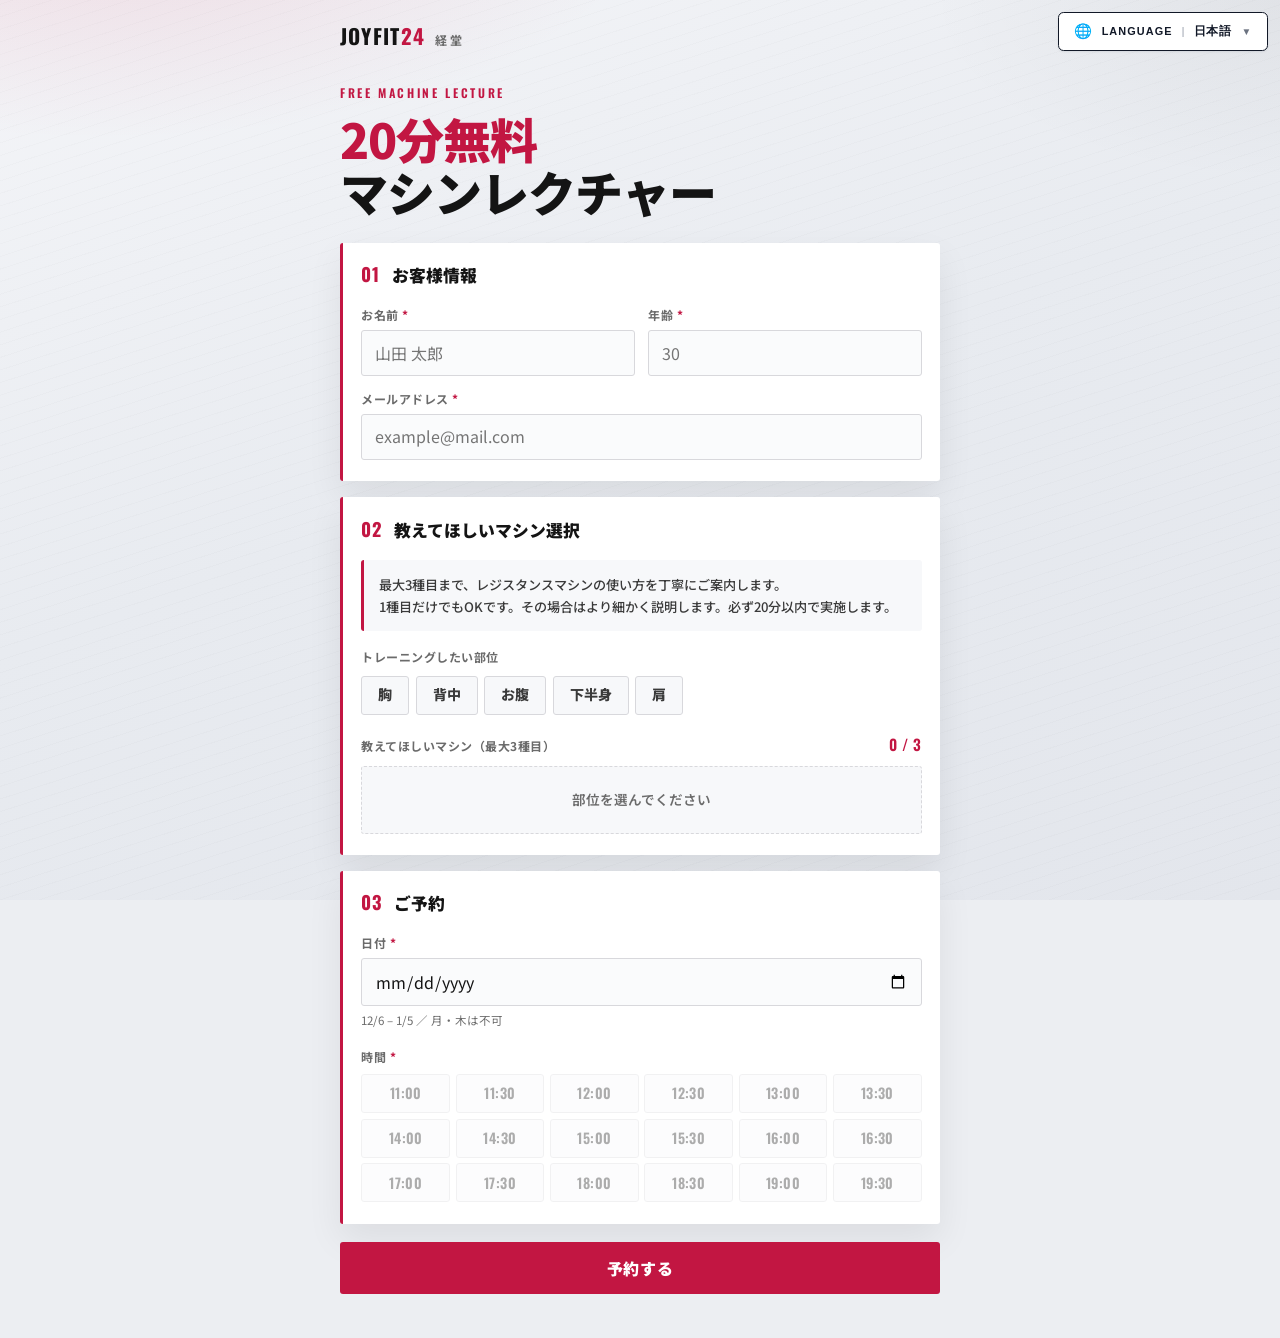
==== index.html @ ab40079d "１" ====
<!DOCTYPE html>
<html lang="ja">
<head>
  <meta charset="UTF-8">
  <meta name="viewport" content="width=device-width, initial-scale=1.0">
  <meta name="description" content="JOYFIT24経堂｜20分無料マシンレクチャー申込">
  <title>20分無料マシンレクチャー｜JOYFIT24経堂</title>
  <link rel="preconnect" href="https://fonts.googleapis.com">
  <link rel="preconnect" href="https://fonts.gstatic.com" crossorigin>
  <link href="https://fonts.googleapis.com/css2?family=Noto+Sans+JP:wght@400;500;700;900&family=Noto+Sans+SC:wght@400;500;700;900&family=Noto+Sans+TC:wght@400;500;700;900&family=Noto+Sans+KR:wght@400;500;700;900&family=Oswald:wght@500;600;700&display=swap" rel="stylesheet">
  <link rel="stylesheet" href="css/styles.css">
  <link rel="stylesheet" href="css/i18n.css">
</head>
<body>
  <div class="page-bg" aria-hidden="true"></div>

  <div class="lang-switcher" id="lang-switcher">
    <button type="button" class="lang-switcher__btn" id="lang-toggle" aria-expanded="false" aria-haspopup="listbox">
      <span class="lang-switcher__icon" aria-hidden="true">🌐</span>
      <span class="lang-switcher__label">Language</span>
      <span class="lang-switcher__sep" aria-hidden="true">|</span>
      <span class="lang-switcher__current" id="lang-current">日本語</span>
      <span class="lang-switcher__caret" aria-hidden="true">▼</span>
    </button>
    <div class="lang-switcher__menu" id="lang-menu" role="listbox" aria-label="Language">
      <button type="button" class="lang-switcher__item is-active" data-lang="ja" role="option">日本語</button>
      <button type="button" class="lang-switcher__item" data-lang="en" role="option">English</button>
      <button type="button" class="lang-switcher__item" data-lang="zh-CN" role="option">简体中文</button>
      <button type="button" class="lang-switcher__item" data-lang="zh-TW" role="option">繁體中文</button>
      <button type="button" class="lang-switcher__item" data-lang="ko" role="option">한국어</button>
    </div>
  </div>

  <header class="site-header">
    <div class="brand">
      <span class="brand-mark">JOYFIT<span class="brand-num">24</span></span>
      <span class="brand-store" data-i18n="brand.store">経堂</span>
    </div>
  </header>

  <main>
    <section class="hero" aria-labelledby="hero-title">
      <p class="hero-kicker">FREE MACHINE LECTURE</p>
      <h1 id="hero-title" class="hero-title">
        <span class="hero-accent" data-i18n="hero.accent">20分無料</span>
        <span data-i18n="hero.title">マシンレクチャー</span>
      </h1>
    </section>

    <form id="booking-form" class="booking-form" novalidate>
      <iframe name="hidden_iframe" id="hidden_iframe" title="送信用" class="visually-hidden" tabindex="-1"></iframe>

      <section class="form-block" aria-labelledby="step1-title">
        <div class="form-block-head">
          <span class="step-num" aria-hidden="true">01</span>
          <h2 id="step1-title" data-i18n="step1.title">お客様情報</h2>
        </div>
        <div class="field-grid">
          <div class="field">
            <label for="name"><span data-i18n="form.name">お名前</span> <abbr title="必須" data-i18n-title="form.required">*</abbr></label>
            <input type="text" id="name" name="name" autocomplete="name" required placeholder="山田 太郎" data-i18n-placeholder="form.namePh">
          </div>
          <div class="field">
            <label for="age"><span data-i18n="form.age">年齢</span> <abbr title="必須" data-i18n-title="form.required">*</abbr></label>
            <input type="number" id="age" name="age" inputmode="numeric" min="10" max="100" required placeholder="30">
          </div>
          <div class="field field-span">
            <label for="email"><span data-i18n="form.email">メールアドレス</span> <abbr title="必須" data-i18n-title="form.required">*</abbr></label>
            <input type="email" id="email" name="email" autocomplete="email" required placeholder="example@mail.com">
          </div>
        </div>
      </section>

      <section class="form-block" aria-labelledby="step2-title">
        <div class="form-block-head">
          <span class="step-num" aria-hidden="true">02</span>
          <h2 id="step2-title" data-i18n="step2.title">教えてほしいマシン選択</h2>
        </div>

        <p class="machines-lead" data-i18n-html="machines.lead">
          最大3種目まで、レジスタンスマシンの使い方を丁寧にご案内します。<br>
          1種目だけでもOKです。その場合はより細かく説明します。必ず20分以内で実施します。
        </p>

        <p class="section-label" data-i18n="machines.partLabel">トレーニングしたい部位</p>
        <div id="part-area" class="part-grid" role="group" aria-label="部位"></div>

        <div class="machine-section">
          <div class="machine-section-head">
            <p class="section-label" data-i18n="machines.pickMachines">教えてほしいマシン（最大3種目）</p>
            <p id="machine-count" class="machine-count">0 / 3</p>
          </div>
          <div id="machine-empty" class="machine-empty" data-i18n="machines.empty">部位を選んでください</div>
          <div id="machine-grid" class="machine-grid" hidden></div>
        </div>

        <div id="menu-strip" class="menu-strip" hidden>
          <span class="menu-strip-label" data-i18n="machines.menuLabel">メニュー</span>
          <ol id="menu-list" class="menu-list"></ol>
        </div>

        <input type="hidden" name="user_request" id="user_request_final">
      </section>

      <section class="form-block" aria-labelledby="step3-title">
        <div class="form-block-head">
          <span class="step-num" aria-hidden="true">03</span>
          <h2 id="step3-title" data-i18n="step3.title">ご予約</h2>
        </div>

        <div class="booking-panel">
          <div class="field booking-date-field">
            <label for="booking_date"><span data-i18n="form.date">日付</span> <abbr title="必須" data-i18n-title="form.required">*</abbr></label>
            <input type="date" id="booking_date" name="booking_date" required>
            <p id="date-error" class="field-error" hidden></p>
            <p id="date-range-info" class="field-meta"></p>
          </div>

          <fieldset class="time-fieldset">
            <legend><span data-i18n="form.time">時間</span> <abbr title="必須" data-i18n-title="form.required">*</abbr></legend>
            <div id="time-grid" class="time-grid" role="radiogroup" aria-label="時間" data-i18n-aria-label="form.time"></div>
            <input type="hidden" id="booking_time" name="booking_time" required>
          </fieldset>
        </div>

        <div id="booking-picked" class="booking-picked" hidden>
          <span class="booking-picked-label" data-i18n="form.selected">選択中</span>
          <span id="picked-summary" class="booking-picked-value"></span>
        </div>
      </section>

      <div class="form-actions">
        <button type="submit" id="submit-btn" class="submit-btn" data-i18n="form.submit">予約する</button>
      </div>
    </form>

    <section id="success-view" class="success-view" hidden>
      <div class="success-mark" aria-hidden="true">
        <svg viewBox="0 0 48 48" fill="none" xmlns="http://www.w3.org/2000/svg">
          <circle cx="24" cy="24" r="22" stroke="currentColor" stroke-width="3"/>
          <path class="success-check" d="M14 24.5L21 31.5L34 17" stroke="currentColor" stroke-width="3" stroke-linecap="round" stroke-linejoin="round"/>
        </svg>
      </div>
      <p class="success-kicker" data-i18n="success.kicker">RESERVATION COMPLETE</p>
      <h2 data-i18n="success.title">予約が完了しました</h2>
      <p class="success-lead" data-i18n="success.lead">ご入力のメールアドレスに確認メールを送信しました。必ずご確認ください。</p>
      <dl class="success-summary">
        <div>
          <dt data-i18n="success.datetime">日時</dt>
          <dd><span id="confirm-date"></span> <span id="confirm-time"></span></dd>
        </div>
        <div>
          <dt data-i18n="success.menu">メニュー</dt>
          <dd id="confirm-tags"></dd>
        </div>
      </dl>
      <p class="success-wait" data-i18n="success.wait">スタッフ一同、お待ちしております。</p>
      <p class="success-note" data-i18n="success.note">メールが届かない場合は、迷惑メールフォルダもご確認ください。キャンセルは店舗までお電話をお願いします。</p>
    </section>
  </main>

  <script src="js/machines.js"></script>
  <script src="js/locales.bundle.js"></script>
  <script src="js/i18n.js"></script>
  <script src="js/app.js" defer></script>
</body>
</html>
---- css/styles.css ----
:root {
  --joy-red: #c21642;
  --joy-red-dark: #9a1235;
  --ink: #141414;
  --ink-soft: #3a3a3a;
  --muted: #6b6b6b;
  --line: #d8d8dc;
  --surface: #ffffff;
  --bg: #eceef2;
  --ok: #1f7a4c;
  --radius: 3px;
  --shadow: 0 16px 36px rgba(20, 20, 20, 0.07);
  --font-jp: "Noto Sans JP", sans-serif;
  --font-display: "Oswald", "Noto Sans JP", sans-serif;
  --max: 40rem;
}

*,
*::before,
*::after {
  box-sizing: border-box;
}

html {
  scroll-behavior: smooth;
}

body {
  margin: 0;
  min-height: 100vh;
  font-family: var(--font-jp);
  color: var(--ink);
  background: var(--bg);
  line-height: 1.55;
  position: relative;
}

.page-bg {
  position: fixed;
  inset: 0;
  z-index: -1;
  background:
    radial-gradient(ellipse 80% 50% at 8% -12%, rgba(194, 22, 66, 0.13), transparent 55%),
    radial-gradient(ellipse 55% 40% at 100% 0%, rgba(20, 20, 20, 0.05), transparent 50%),
    linear-gradient(160deg, #f4f5f8 0%, #e8ebf0 48%, #e3e6ec 100%);
}

.page-bg::after {
  content: "";
  position: absolute;
  inset: 0;
  background-image:
    repeating-linear-gradient(
      -18deg,
      transparent,
      transparent 11px,
      rgba(20, 20, 20, 0.015) 11px,
      rgba(20, 20, 20, 0.015) 12px
    );
  pointer-events: none;
}

.visually-hidden {
  position: absolute !important;
  width: 1px;
  height: 1px;
  padding: 0;
  margin: -1px;
  overflow: hidden;
  clip: rect(0, 0, 0, 0);
  white-space: nowrap;
  border: 0;
}

/* Header */
.site-header {
  max-width: var(--max);
  margin: 0 auto;
  padding: 1.25rem 1.25rem 0;
  padding-right: 8.5rem;
}

@media (max-width: 420px) {
  .site-header {
    padding-right: 5.5rem;
  }
}

.brand {
  display: flex;
  align-items: baseline;
  gap: 0.65rem;
}

.brand-mark {
  font-family: var(--font-display);
  font-weight: 700;
  font-size: 1.3rem;
  letter-spacing: 0.06em;
}

.brand-num {
  color: var(--joy-red);
}

.brand-store {
  font-size: 0.75rem;
  font-weight: 700;
  letter-spacing: 0.18em;
  color: var(--muted);
}

/* Hero */
.hero {
  max-width: var(--max);
  margin: 0 auto;
  padding: 2rem 1.25rem 1.5rem;
  animation: rise 0.65s ease both;
}

.hero-kicker {
  margin: 0 0 0.55rem;
  font-family: var(--font-display);
  font-size: 0.75rem;
  font-weight: 600;
  letter-spacing: 0.22em;
  color: var(--joy-red);
}

.hero-title {
  margin: 0;
  font-size: clamp(2rem, 7vw, 3rem);
  font-weight: 900;
  line-height: 1.12;
  letter-spacing: -0.02em;
}

.hero-accent {
  display: block;
  color: var(--joy-red);
}

/* Form */
.booking-form {
  max-width: var(--max);
  margin: 0 auto;
  padding: 0 1.25rem 2.75rem;
  display: grid;
  gap: 1rem;
  animation: rise 0.65s ease 0.1s both;
}

.form-block {
  background: var(--surface);
  border-radius: var(--radius);
  padding: 1.2rem 1.15rem 1.35rem;
  box-shadow: var(--shadow);
  border-left: 3px solid var(--joy-red);
}

.form-block-head {
  display: flex;
  align-items: baseline;
  gap: 0.75rem;
  margin-bottom: 1.1rem;
}

.step-num {
  font-family: var(--font-display);
  font-size: 1.15rem;
  font-weight: 700;
  color: var(--joy-red);
  letter-spacing: 0.04em;
  line-height: 1;
}

.form-block-head h2 {
  margin: 0;
  font-size: 1.05rem;
  font-weight: 900;
}

.field-grid {
  display: grid;
  gap: 0.85rem;
}

@media (min-width: 640px) {
  .field-grid {
    grid-template-columns: 1fr 1fr;
  }

  .field-span {
    grid-column: 1 / -1;
  }
}

.field {
  display: grid;
  gap: 0.35rem;
}

.field label,
.time-fieldset legend {
  font-size: 0.75rem;
  font-weight: 700;
  letter-spacing: 0.04em;
  color: var(--muted);
}

.field abbr,
.time-fieldset abbr {
  color: var(--joy-red);
  text-decoration: none;
}

.field input[type="text"],
.field input[type="email"],
.field input[type="number"],
.field input[type="date"] {
  width: 100%;
  min-height: 2.75rem;
  padding: 0.6rem 0.8rem;
  border: 1px solid var(--line);
  border-radius: var(--radius);
  background: #fafbfc;
  font: inherit;
  font-size: 1rem;
  color: var(--ink);
  transition: border-color 0.15s ease, box-shadow 0.15s ease, background 0.15s ease;
}

.field input:focus {
  outline: none;
  border-color: var(--joy-red);
  background: #fff;
  box-shadow: 0 0 0 3px rgba(194, 22, 66, 0.12);
}

.field-error {
  margin: 0;
  font-size: 0.75rem;
  font-weight: 700;
  color: var(--joy-red);
}

.field-meta {
  margin: 0;
  font-size: 0.72rem;
  color: var(--muted);
}

.section-label {
  margin: 0 0 0.55rem;
  font-size: 0.75rem;
  font-weight: 700;
  letter-spacing: 0.04em;
  color: var(--muted);
}

/* Body parts */
.part-grid {
  display: flex;
  flex-wrap: wrap;
  gap: 0.4rem;
  margin-bottom: 1.15rem;
}

.part-chip {
  min-height: 2.45rem;
  padding: 0.4rem 1rem;
  border: 1px solid var(--line);
  border-radius: var(--radius);
  background: #f7f8fa;
  color: var(--ink-soft);
  font: inherit;
  font-size: 0.88rem;
  font-weight: 800;
  cursor: pointer;
  transition: background 0.15s ease, color 0.15s ease, border-color 0.15s ease;
}

.part-chip:hover {
  border-color: #b4b4bc;
}

.part-chip.is-active {
  background: var(--ink);
  border-color: var(--ink);
  color: #fff;
}

/* Machines */
.machine-section-head {
  display: flex;
  align-items: baseline;
  justify-content: space-between;
  gap: 0.75rem;
  margin-bottom: 0.55rem;
}

.machine-section-head .section-label {
  margin: 0;
}

.machine-count {
  margin: 0;
  font-family: var(--font-display);
  font-size: 0.95rem;
  font-weight: 600;
  letter-spacing: 0.04em;
  color: var(--joy-red);
  white-space: nowrap;
}

.machine-empty {
  padding: 1.4rem 1rem;
  text-align: center;
  font-size: 0.85rem;
  font-weight: 600;
  color: var(--muted);
  background: #f7f8fa;
  border: 1px dashed var(--line);
  border-radius: var(--radius);
}

.machine-grid {
  display: grid;
  grid-template-columns: repeat(2, 1fr);
  gap: 0.55rem;
}

@media (min-width: 560px) {
  .machine-grid {
    grid-template-columns: repeat(3, 1fr);
  }
}

.machine-card {
  position: relative;
  display: block;
  margin: 0;
  padding: 0.35rem;
  border: 1px solid var(--line);
  border-radius: var(--radius);
  background: #fff;
  cursor: pointer;
  transition: border-color 0.15s ease, box-shadow 0.15s ease;
}

.machine-card:hover {
  border-color: #b4b4bc;
}

.machine-card.is-selected {
  border-color: var(--joy-red);
  background: #fff;
  box-shadow: 0 0 0 2px rgba(194, 22, 66, 0.18);
}

.machine-check-mark {
  position: absolute;
  top: 0.45rem;
  right: 0.45rem;
  z-index: 2;
  width: 1.15rem;
  height: 1.15rem;
  border: 1.5px solid #c5c5cc;
  border-radius: 2px;
  background: #fff;
}

.machine-card.is-selected .machine-check-mark {
  border-color: var(--joy-red);
  background: var(--joy-red);
}

.machine-card.is-selected .machine-check-mark::after {
  content: "";
  position: absolute;
  left: 0.28rem;
  top: 0.05rem;
  width: 0.28rem;
  height: 0.55rem;
  border: solid #fff;
  border-width: 0 2px 2px 0;
  transform: rotate(45deg);
}

.machine-thumb {
  display: block;
  aspect-ratio: 4 / 3;
  overflow: hidden;
  background: #fff;
  border-radius: 2px;
}

.machine-thumb img {
  width: 100%;
  height: 100%;
  object-fit: contain;
  display: block;
  background: #fff;
}

.machines-lead {
  margin: 0 0 1.1rem;
  padding: 0.85rem 0.9rem;
  font-size: 0.82rem;
  font-weight: 500;
  line-height: 1.65;
  color: var(--ink-soft);
  background: #f7f8fa;
  border-radius: var(--radius);
  border-left: 3px solid var(--joy-red);
}

.menu-strip {
  margin-top: 1rem;
  padding-top: 0.9rem;
  border-top: 1px solid var(--line);
}

.menu-strip-label {
  display: block;
  margin-bottom: 0.45rem;
  font-size: 0.7rem;
  font-weight: 700;
  letter-spacing: 0.1em;
  color: var(--muted);
}

.menu-list {
  list-style: none;
  margin: 0;
  padding: 0;
  display: grid;
  gap: 0.35rem;
}

.menu-list li {
  display: flex;
  align-items: center;
  gap: 0.55rem;
  font-size: 0.9rem;
  font-weight: 800;
}

.menu-num {
  display: inline-flex;
  align-items: center;
  justify-content: center;
  width: 1.35rem;
  height: 1.35rem;
  border-radius: 2px;
  background: var(--joy-red);
  color: #fff;
  font-family: var(--font-display);
  font-size: 0.8rem;
  font-weight: 600;
  flex-shrink: 0;
}

.menu-name {
  color: var(--ink);
}

/* Booking panel */
.booking-panel {
  display: grid;
  gap: 1.15rem;
}

.time-fieldset {
  margin: 0;
  padding: 0;
  border: 0;
  min-width: 0;
}

.time-fieldset legend {
  margin-bottom: 0.45rem;
  padding: 0;
}

.time-grid {
  display: grid;
  grid-template-columns: repeat(4, 1fr);
  gap: 0.35rem;
}

@media (min-width: 480px) {
  .time-grid {
    grid-template-columns: repeat(6, 1fr);
  }
}

.time-slot {
  margin: 0;
}

.time-slot input {
  position: absolute;
  opacity: 0;
  pointer-events: none;
}

.time-slot label {
  display: flex;
  align-items: center;
  justify-content: center;
  min-height: 2.45rem;
  border: 1px solid var(--line);
  border-radius: var(--radius);
  background: #f7f8fa;
  font-family: var(--font-display);
  font-size: 0.88rem;
  font-weight: 600;
  letter-spacing: 0.03em;
  color: var(--ink);
  cursor: pointer;
  transition: background 0.15s ease, color 0.15s ease, border-color 0.15s ease;
}

.time-slot label:hover {
  border-color: #b4b4bc;
}

.time-slot input:focus-visible + label {
  box-shadow: 0 0 0 3px rgba(194, 22, 66, 0.16);
}

.time-slot input:checked + label {
  background: var(--joy-red);
  border-color: var(--joy-red);
  color: #fff;
}

.time-grid[data-disabled="true"] {
  opacity: 0.35;
  pointer-events: none;
}

.booking-picked {
  display: flex;
  align-items: baseline;
  gap: 0.65rem;
  margin-top: 1.1rem;
  padding-top: 0.95rem;
  border-top: 1px solid var(--line);
  animation: rise 0.35s ease both;
}

.booking-picked[hidden] {
  display: none !important;
}

.booking-picked-label {
  font-size: 0.7rem;
  font-weight: 700;
  letter-spacing: 0.1em;
  color: var(--muted);
  text-transform: uppercase;
}

.booking-picked-value {
  font-family: var(--font-display);
  font-size: 1.15rem;
  font-weight: 600;
  letter-spacing: 0.04em;
  color: var(--joy-red);
}

/* Submit */
.form-actions {
  padding-top: 0.15rem;
}

.submit-btn {
  width: 100%;
  min-height: 3.25rem;
  border: 0;
  border-radius: var(--radius);
  background: var(--joy-red);
  color: #fff;
  font: inherit;
  font-size: 1rem;
  font-weight: 900;
  letter-spacing: 0.04em;
  cursor: pointer;
  transition: background 0.2s ease, transform 0.2s ease, opacity 0.2s ease;
}

.submit-btn:hover:not(:disabled) {
  background: var(--joy-red-dark);
  transform: translateY(-1px);
}

.submit-btn:disabled {
  opacity: 0.55;
  cursor: not-allowed;
  transform: none;
}

/* Success */
.success-view {
  max-width: var(--max);
  margin: 0 auto 2.75rem;
  padding: 2.5rem 1.35rem 2.25rem;
  background: var(--surface);
  box-shadow: var(--shadow);
  border-radius: var(--radius);
  text-align: center;
  animation: success-pop 0.55s ease both;
}

.success-view[hidden] {
  display: none !important;
}

.success-mark {
  width: 4.25rem;
  height: 4.25rem;
  margin: 0 auto 1rem;
  color: var(--ok);
  animation: success-bounce 0.6s ease 0.15s both;
}

.success-mark svg {
  width: 100%;
  height: 100%;
}

.success-check {
  stroke-dasharray: 36;
  stroke-dashoffset: 36;
  animation: success-draw 0.45s ease 0.35s forwards;
}

.success-kicker {
  margin: 0 0 0.4rem;
  font-family: var(--font-display);
  font-size: 0.72rem;
  font-weight: 600;
  letter-spacing: 0.18em;
  color: var(--joy-red);
}

.success-view h2 {
  margin: 0;
  font-size: 1.45rem;
  font-weight: 900;
}

.success-lead {
  margin: 0.75rem auto 0;
  max-width: 22rem;
  font-size: 0.9rem;
  font-weight: 600;
  line-height: 1.65;
  color: var(--ink-soft);
}

.success-summary {
  margin: 1.35rem auto 0;
  padding: 0.95rem 1rem;
  max-width: 20rem;
  text-align: left;
  background: #f6f7f9;
  border-radius: var(--radius);
}

.success-summary div + div {
  margin-top: 0.75rem;
  padding-top: 0.75rem;
  border-top: 1px solid var(--line);
}

.success-summary dt {
  font-size: 0.68rem;
  font-weight: 700;
  letter-spacing: 0.08em;
  color: var(--muted);
}

.success-summary dd {
  margin: 0.15rem 0 0;
  font-weight: 700;
  font-size: 0.98rem;
}

#confirm-tags {
  color: var(--joy-red);
  font-size: 0.88rem;
  line-height: 1.45;
}

.success-wait {
  margin: 1.25rem 0 0;
  font-size: 1rem;
  font-weight: 900;
  color: var(--ink);
}

.success-note {
  margin: 0.75rem auto 0;
  max-width: 22rem;
  font-size: 0.75rem;
  line-height: 1.6;
  color: var(--muted);
}

@keyframes success-pop {
  from {
    opacity: 0;
    transform: translateY(16px) scale(0.98);
  }
  to {
    opacity: 1;
    transform: translateY(0) scale(1);
  }
}

@keyframes success-bounce {
  from {
    opacity: 0;
    transform: scale(0.6);
  }
  60% {
    transform: scale(1.08);
  }
  to {
    opacity: 1;
    transform: scale(1);
  }
}

@keyframes success-draw {
  to {
    stroke-dashoffset: 0;
  }
}

@keyframes rise {
  from {
    opacity: 0;
    transform: translateY(12px);
  }
  to {
    opacity: 1;
    transform: translateY(0);
  }
}

@media (prefers-reduced-motion: reduce) {
  html {
    scroll-behavior: auto;
  }

  .hero,
  .booking-form,
  .success-view,
  .booking-picked,
  .success-mark,
  .success-check {
    animation: none;
  }

  .success-check {
    stroke-dashoffset: 0;
  }

  .submit-btn:hover:not(:disabled),
  .part-chip:hover {
    transform: none;
  }
}
---- css/i18n.css ----
/* Language switcher — 24kyodo-special2 準拠 */
.lang-switcher {
  position: fixed;
  top: max(0.75rem, env(safe-area-inset-top));
  right: max(0.75rem, env(safe-area-inset-right));
  z-index: 50;
}
.lang-switcher__btn {
  display: inline-flex;
  align-items: center;
  gap: 0.55rem;
  padding: 0.62rem 0.95rem;
  border-radius: 0.35rem;
  border: 1px solid #111827;
  background: #ffffff;
  color: #111827;
  font-size: 0.74rem;
  font-weight: 800;
  letter-spacing: 0.04em;
  box-shadow: 0 1px 2px rgba(17, 24, 39, 0.08);
  cursor: pointer;
  transition: background 0.15s ease, box-shadow 0.15s ease;
}
.lang-switcher__btn:hover {
  background: #f9fafb;
  box-shadow: 0 2px 5px rgba(17, 24, 39, 0.1);
}
.lang-switcher__btn:active {
  background: #f3f4f6;
}
.lang-switcher__icon {
  font-size: 0.9rem;
  line-height: 1;
}
.lang-switcher__label {
  color: #111827;
  font-weight: 800;
  font-size: 0.68rem;
  text-transform: uppercase;
  letter-spacing: 0.1em;
}
.lang-switcher__sep {
  color: #9ca3af;
  font-weight: 400;
}
.lang-switcher__current {
  color: #111827;
  font-weight: 900;
  font-size: 0.78rem;
}
.lang-switcher__caret {
  color: #6b7280;
  font-size: 0.62rem;
  margin-left: 0.1rem;
}
.lang-switcher__menu {
  display: none;
  position: absolute;
  top: calc(100% + 0.5rem);
  right: 0;
  min-width: 10.5rem;
  padding: 0.35rem;
  border-radius: 0.4rem;
  border: 1px solid #111827;
  background: #ffffff;
  box-shadow: 0 16px 36px rgba(17, 24, 39, 0.12);
}
.lang-switcher.is-open .lang-switcher__menu {
  display: block;
}
.lang-switcher__item {
  width: 100%;
  text-align: left;
  padding: 0.58rem 0.72rem;
  border: none;
  border-radius: 0.28rem;
  background: transparent;
  font-size: 0.82rem;
  font-weight: 700;
  color: #111827;
  cursor: pointer;
  transition: background 0.12s ease;
}
.lang-switcher__item:hover {
  background: #f3f4f6;
}
.lang-switcher__item.is-active {
  background: #e5e7eb;
  color: #111827;
  font-weight: 700;
}

@media (max-width: 420px) {
  .lang-switcher__label,
  .lang-switcher__sep {
    display: none;
  }
}
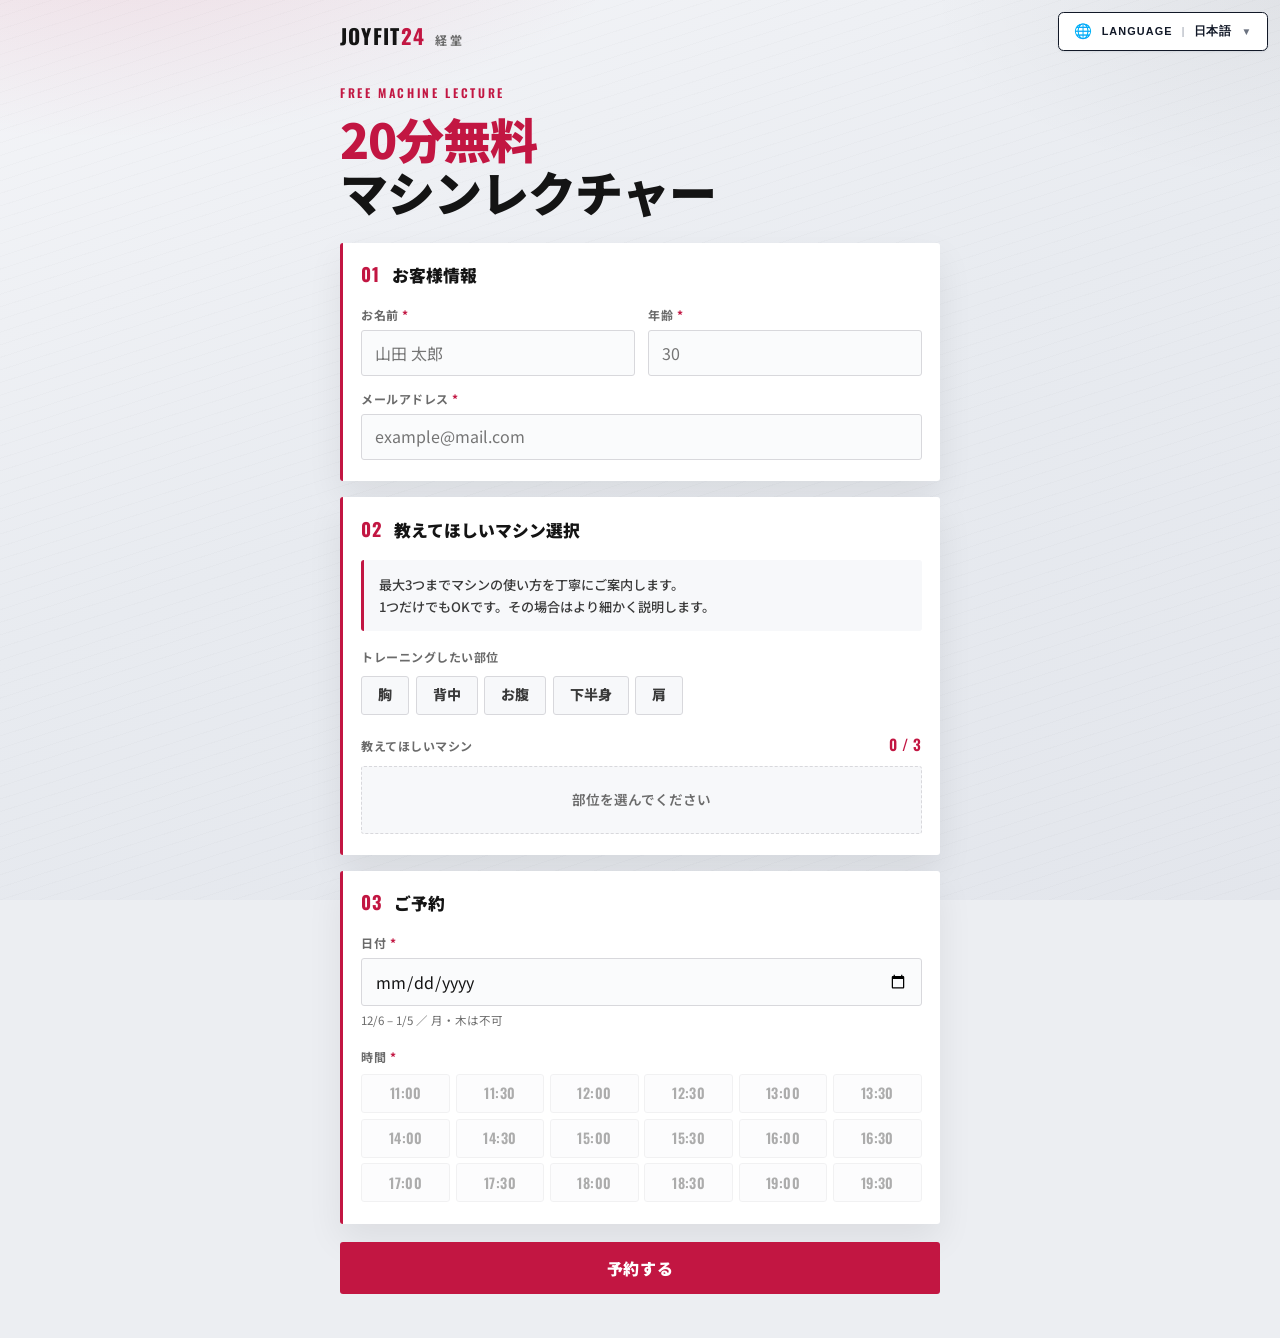
==== commit 51d175e2: "１" ====
--- a/index.html
+++ b/index.html
@@ -62,7 +62,7 @@
           </div>
           <div class="field">
             <label for="age"><span data-i18n="form.age">年齢</span> <abbr title="必須" data-i18n-title="form.required">*</abbr></label>
-            <input type="number" id="age" name="age" inputmode="numeric" min="10" max="100" required placeholder="30">
+            <input type="number" id="age" name="age" inputmode="numeric" min="16" max="100" required placeholder="30">
           </div>
           <div class="field field-span">
             <label for="email"><span data-i18n="form.email">メールアドレス</span> <abbr title="必須" data-i18n-title="form.required">*</abbr></label>
@@ -78,8 +78,8 @@
         </div>
 
         <p class="machines-lead" data-i18n-html="machines.lead">
-          最大3種目まで、レジスタンスマシンの使い方を丁寧にご案内します。<br>
-          1種目だけでもOKです。その場合はより細かく説明します。必ず20分以内で実施します。
+          最大3つまでマシンの使い方を丁寧にご案内します。<br>
+          1つだけでもOKです。その場合はより細かく説明します。
         </p>
 
         <p class="section-label" data-i18n="machines.partLabel">トレーニングしたい部位</p>
@@ -87,7 +87,7 @@
 
         <div class="machine-section">
           <div class="machine-section-head">
-            <p class="section-label" data-i18n="machines.pickMachines">教えてほしいマシン（最大3種目）</p>
+            <p class="section-label" data-i18n="machines.pickMachines">教えてほしいマシン</p>
             <p id="machine-count" class="machine-count">0 / 3</p>
           </div>
           <div id="machine-empty" class="machine-empty" data-i18n="machines.empty">部位を選んでください</div>
@@ -134,15 +134,16 @@
       </div>
     </form>
 
-    <section id="success-view" class="success-view" hidden>
+    <section id="success-view" class="success-view" hidden aria-live="polite">
       <div class="success-mark" aria-hidden="true">
         <svg viewBox="0 0 48 48" fill="none" xmlns="http://www.w3.org/2000/svg">
           <circle cx="24" cy="24" r="22" stroke="currentColor" stroke-width="3"/>
           <path class="success-check" d="M14 24.5L21 31.5L34 17" stroke="currentColor" stroke-width="3" stroke-linecap="round" stroke-linejoin="round"/>
         </svg>
       </div>
-      <p class="success-kicker" data-i18n="success.kicker">RESERVATION COMPLETE</p>
-      <h2 data-i18n="success.title">予約が完了しました</h2>
+      <p class="success-kicker" data-i18n="success.kicker">COMPLETE</p>
+      <h2 data-i18n="success.title">申請が完了しました</h2>
+      <p class="success-thanks" data-i18n="success.thanks">ありがとうございます</p>
       <p class="success-lead" data-i18n="success.lead">ご入力のメールアドレスに確認メールを送信しました。必ずご確認ください。</p>
       <dl class="success-summary">
         <div>
@@ -159,6 +160,18 @@
     </section>
   </main>
 
+  <div id="complete-overlay" class="complete-overlay" hidden aria-hidden="true">
+    <div class="complete-overlay__card">
+      <div class="complete-overlay__mark" aria-hidden="true">
+        <svg viewBox="0 0 64 64" fill="none" xmlns="http://www.w3.org/2000/svg">
+          <circle class="complete-overlay__ring" cx="32" cy="32" r="28" stroke="currentColor" stroke-width="3"/>
+          <path class="complete-overlay__check" d="M18 33.5L27 42.5L46 22" stroke="currentColor" stroke-width="3.5" stroke-linecap="round" stroke-linejoin="round"/>
+        </svg>
+      </div>
+      <p class="complete-overlay__label" data-i18n="success.flash">受付完了</p>
+    </div>
+  </div>
+
   <script src="js/machines.js"></script>
   <script src="js/locales.bundle.js"></script>
   <script src="js/i18n.js"></script>
--- a/css/styles.css
+++ b/css/styles.css
@@ -603,76 +603,170 @@
 }
 
 /* Success */
+body.is-completing {
+  overflow: hidden;
+}
+
+body.is-complete .lang-switcher {
+  opacity: 0.85;
+}
+
+.site-header.is-compact {
+  padding-bottom: 0.25rem;
+}
+
+.complete-overlay {
+  position: fixed;
+  inset: 0;
+  z-index: 80;
+  display: grid;
+  place-items: center;
+  background: rgba(20, 20, 20, 0.42);
+  backdrop-filter: blur(6px);
+  opacity: 0;
+  transition: opacity 0.28s ease;
+}
+
+.complete-overlay[hidden] {
+  display: none !important;
+}
+
+.complete-overlay.is-visible {
+  opacity: 1;
+}
+
+.complete-overlay.is-leaving {
+  opacity: 0;
+}
+
+.complete-overlay__card {
+  display: grid;
+  justify-items: center;
+  gap: 0.85rem;
+  padding: 1.75rem 2rem;
+  min-width: 12rem;
+  background: #fff;
+  border-radius: 4px;
+  box-shadow: 0 24px 60px rgba(20, 20, 20, 0.22);
+  transform: scale(0.92);
+  animation: complete-card-in 0.4s ease both;
+}
+
+.complete-overlay.is-leaving .complete-overlay__card {
+  animation: complete-card-out 0.28s ease both;
+}
+
+.complete-overlay__mark {
+  width: 4.5rem;
+  height: 4.5rem;
+  color: var(--ok);
+}
+
+.complete-overlay__mark svg {
+  width: 100%;
+  height: 100%;
+}
+
+.complete-overlay__ring {
+  opacity: 0.95;
+}
+
+.complete-overlay__check {
+  stroke-dasharray: 48;
+  stroke-dashoffset: 48;
+  animation: complete-draw 0.45s ease 0.18s forwards;
+}
+
+.complete-overlay__label {
+  margin: 0;
+  font-size: 0.95rem;
+  font-weight: 900;
+  letter-spacing: 0.06em;
+  color: var(--ink);
+}
+
 .success-view {
   max-width: var(--max);
-  margin: 0 auto 2.75rem;
-  padding: 2.5rem 1.35rem 2.25rem;
+  min-height: calc(100vh - 7rem);
+  margin: 0 auto;
+  padding: 2.75rem 1.35rem 3.5rem;
+  display: flex;
+  flex-direction: column;
+  align-items: center;
+  justify-content: center;
+  text-align: center;
+  animation: success-pop 0.55s ease both;
+}
+
+.success-view[hidden] {
+  display: none !important;
+}
+
+.success-mark {
+  width: 5rem;
+  height: 5rem;
+  margin: 0 auto 1.15rem;
+  color: var(--ok);
+  animation: success-bounce 0.6s ease 0.1s both;
+}
+
+.success-mark svg {
+  width: 100%;
+  height: 100%;
+}
+
+.success-check {
+  stroke-dasharray: 36;
+  stroke-dashoffset: 36;
+  animation: success-draw 0.45s ease 0.3s forwards;
+}
+
+.success-kicker {
+  margin: 0 0 0.45rem;
+  font-family: var(--font-display);
+  font-size: 0.72rem;
+  font-weight: 600;
+  letter-spacing: 0.2em;
+  color: var(--joy-red);
+}
+
+.success-view h2 {
+  margin: 0;
+  font-size: clamp(1.55rem, 4.5vw, 1.9rem);
+  font-weight: 900;
+  letter-spacing: 0.02em;
+}
+
+.success-thanks {
+  margin: 0.55rem 0 0;
+  font-size: 1.15rem;
+  font-weight: 700;
+  color: var(--ink-soft);
+}
+
+.success-lead {
+  margin: 1rem auto 0;
+  max-width: 22rem;
+  font-size: 0.92rem;
+  font-weight: 600;
+  line-height: 1.7;
+  color: var(--ink-soft);
+}
+
+.success-summary {
+  margin: 1.55rem auto 0;
+  padding: 1.05rem 1.15rem;
+  width: 100%;
+  max-width: 21rem;
+  text-align: left;
   background: var(--surface);
   box-shadow: var(--shadow);
   border-radius: var(--radius);
-  text-align: center;
-  animation: success-pop 0.55s ease both;
-}
-
-.success-view[hidden] {
-  display: none !important;
-}
-
-.success-mark {
-  width: 4.25rem;
-  height: 4.25rem;
-  margin: 0 auto 1rem;
-  color: var(--ok);
-  animation: success-bounce 0.6s ease 0.15s both;
-}
-
-.success-mark svg {
-  width: 100%;
-  height: 100%;
-}
-
-.success-check {
-  stroke-dasharray: 36;
-  stroke-dashoffset: 36;
-  animation: success-draw 0.45s ease 0.35s forwards;
-}
-
-.success-kicker {
-  margin: 0 0 0.4rem;
-  font-family: var(--font-display);
-  font-size: 0.72rem;
-  font-weight: 600;
-  letter-spacing: 0.18em;
-  color: var(--joy-red);
-}
-
-.success-view h2 {
-  margin: 0;
-  font-size: 1.45rem;
-  font-weight: 900;
-}
-
-.success-lead {
-  margin: 0.75rem auto 0;
-  max-width: 22rem;
-  font-size: 0.9rem;
-  font-weight: 600;
-  line-height: 1.65;
-  color: var(--ink-soft);
-}
-
-.success-summary {
-  margin: 1.35rem auto 0;
-  padding: 0.95rem 1rem;
-  max-width: 20rem;
-  text-align: left;
-  background: #f6f7f9;
-  border-radius: var(--radius);
 }
 
 .success-summary div + div {
-  margin-top: 0.75rem;
-  padding-top: 0.75rem;
+  margin-top: 0.8rem;
+  padding-top: 0.8rem;
   border-top: 1px solid var(--line);
 }
 
@@ -696,14 +790,14 @@
 }
 
 .success-wait {
-  margin: 1.25rem 0 0;
-  font-size: 1rem;
+  margin: 1.45rem 0 0;
+  font-size: 1.05rem;
   font-weight: 900;
   color: var(--ink);
 }
 
 .success-note {
-  margin: 0.75rem auto 0;
+  margin: 0.85rem auto 0;
   max-width: 22rem;
   font-size: 0.75rem;
   line-height: 1.6;
@@ -713,7 +807,7 @@
 @keyframes success-pop {
   from {
     opacity: 0;
-    transform: translateY(16px) scale(0.98);
+    transform: translateY(18px) scale(0.985);
   }
   to {
     opacity: 1;
@@ -738,6 +832,30 @@
 @keyframes success-draw {
   to {
     stroke-dashoffset: 0;
+  }
+}
+
+@keyframes complete-draw {
+  to {
+    stroke-dashoffset: 0;
+  }
+}
+
+@keyframes complete-card-in {
+  from {
+    opacity: 0;
+    transform: scale(0.88) translateY(10px);
+  }
+  to {
+    opacity: 1;
+    transform: scale(1) translateY(0);
+  }
+}
+
+@keyframes complete-card-out {
+  to {
+    opacity: 0;
+    transform: scale(1.04) translateY(-6px);
   }
 }
 
@@ -762,12 +880,21 @@
   .success-view,
   .booking-picked,
   .success-mark,
-  .success-check {
+  .success-check,
+  .complete-overlay,
+  .complete-overlay__card,
+  .complete-overlay__check {
     animation: none;
-  }
-
-  .success-check {
+    transition: none;
+  }
+
+  .success-check,
+  .complete-overlay__check {
     stroke-dashoffset: 0;
+  }
+
+  .complete-overlay.is-visible {
+    opacity: 1;
   }
 
   .submit-btn:hover:not(:disabled),
